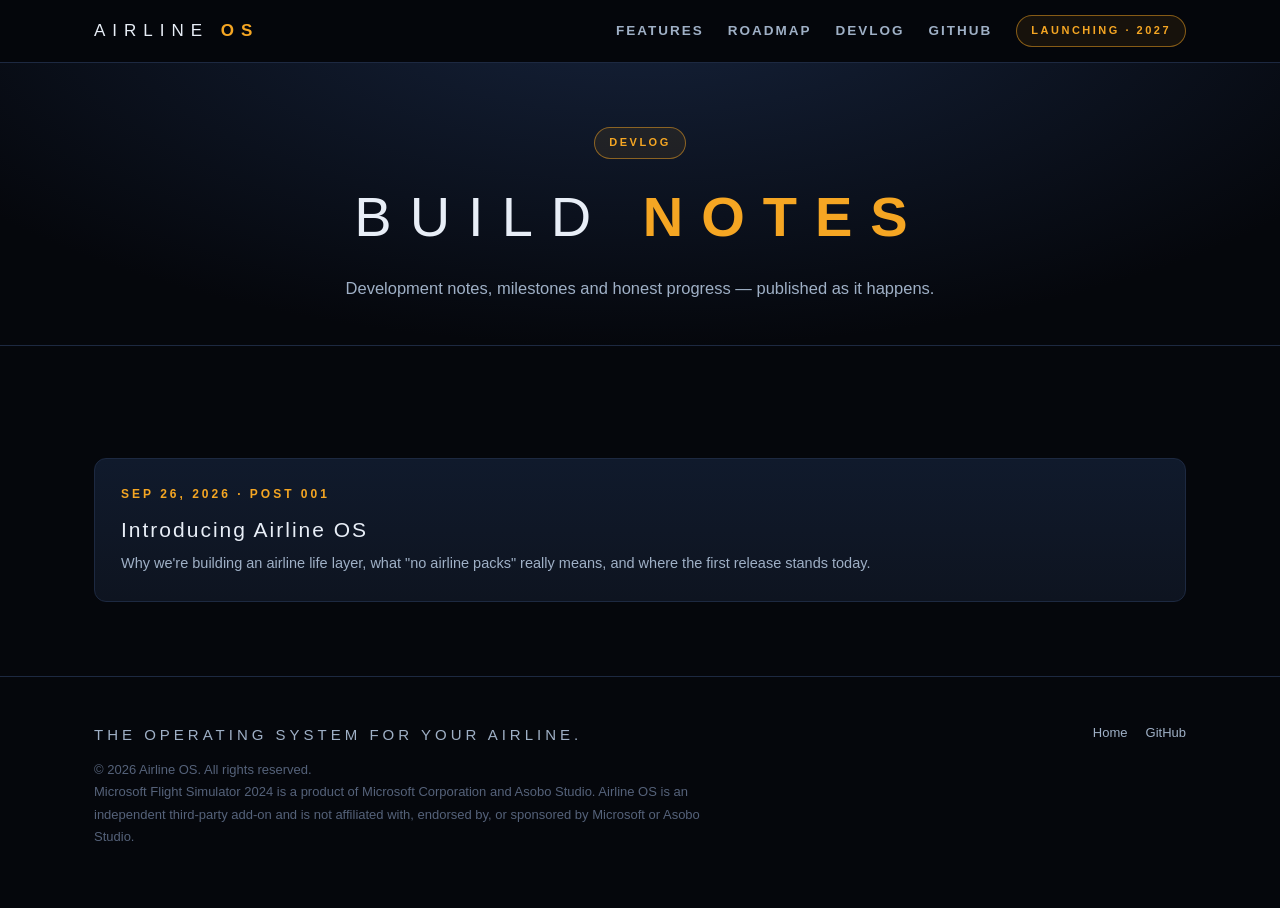
==== devlog/index.html @ 2d7f920b "Website" ====
<!DOCTYPE html>
<html lang="en">
<head>
<meta charset="UTF-8">
<meta name="viewport" content="width=device-width, initial-scale=1">
<title>Devlog — Airline OS</title>
<meta name="description" content="Development notes, milestones and honest progress on Airline OS — published as it happens.">
<link rel="icon" href="data:image/svg+xml,<svg xmlns='http://www.w3.org/2000/svg' viewBox='0 0 100 100'><text y='0.9em' font-size='90'>✈️</text></svg>">
<link rel="stylesheet" href="../style.css">
</head>
<body>

<nav>
  <div class="wrap nav-in">
    <a class="brand" href="../" style="text-decoration:none">AIRLINE<b>&nbsp;OS</b></a>
    <div class="nav-links">
      <a href="../#features" class="hide-sm">Features</a>
      <a href="../#roadmap">Roadmap</a>
      <a href="./">Devlog</a>
      <a href="https://github.com/JoelScripts/AirlineOs-Website" target="_blank" rel="noopener">GitHub</a>
      <span class="chip">LAUNCHING&nbsp;·&nbsp;2027</span>
    </div>
  </div>
</nav>

<header class="hero" style="padding:64px 0 44px;">
  <div class="wrap">
    <span class="chip">DEVLOG</span>
    <h1 style="font-size:clamp(32px,5vw,56px);">BUILD&nbsp;<b>NOTES</b></h1>
    <p class="lede">Development notes, milestones and honest progress — published as it happens.</p>
  </div>
</header>

<section>
  <div class="wrap">
    <div class="post-list">
      <a class="post" href="001-introducing-airline-os.html">
        <div class="date">SEP 26, 2026 · POST 001</div>
        <h3>Introducing Airline OS</h3>
        <p>Why we're building an airline life layer, what "no airline packs" really means, and where the first release stands today.</p>
      </a>
      <!-- Next post: duplicate this block, update date/title/excerpt/href -->
    </div>
  </div>
</section>

<footer>
  <div class="wrap foot-in">
    <div>
      <div class="tag">THE OPERATING SYSTEM FOR YOUR AIRLINE.</div>
      <div class="legal">
        © 2026 Airline OS. All rights reserved.<br>
        Microsoft Flight Simulator 2024 is a product of Microsoft Corporation and Asobo Studio.
        Airline OS is an independent third-party add-on and is not affiliated with, endorsed by,
        or sponsored by Microsoft or Asobo Studio.
      </div>
    </div>
    <div class="links">
      <a href="../">Home</a>
      <a href="https://github.com/JoelScripts/AirlineOs-Website" target="_blank" rel="noopener">GitHub</a>
    </div>
  </div>
</footer>

</body>
</html>
---- style.css ----
/* ============ Airline OS — public site ============ */
:root {
  --bg: #05070c;
  --panel: #0e1420;
  --panel-2: #101a2c;
  --line: #1d2941;
  --ink: #e8eef7;
  --muted: #9fb0c6;
  --dim: #55627a;
  --amber: #f5a623;
  --green: #34d399;
}
* { margin: 0; padding: 0; box-sizing: border-box; }
html { scroll-behavior: smooth; }
body {
  background: var(--bg);
  color: var(--ink);
  font-family: "Segoe UI", -apple-system, Arial, sans-serif;
  line-height: 1.6;
}
a { color: var(--amber); text-decoration: none; }
a:hover { text-decoration: underline; }
img, video { max-width: 100%; display: block; }
.wrap { max-width: 1140px; margin: 0 auto; padding: 0 24px; }

/* ---------- nav ---------- */
nav {
  position: sticky; top: 0; z-index: 50;
  background: rgba(5, 7, 12, 0.88);
  backdrop-filter: blur(10px);
  border-bottom: 1px solid var(--line);
}
.nav-in { display: flex; align-items: center; gap: 28px; height: 62px; }
.brand { font-size: 17px; font-weight: 200; letter-spacing: 7px; color: var(--ink); }
.brand b { font-weight: 600; color: var(--amber); }
.nav-links { display: flex; gap: 24px; margin-left: auto; align-items: center; }
.nav-links a { color: var(--muted); font-size: 13.5px; letter-spacing: 2px; font-weight: 600; text-transform: uppercase; }
.nav-links a:hover { color: var(--ink); text-decoration: none; }
.chip {
  font-size: 11px; font-weight: 700; letter-spacing: 2.5px;
  color: var(--amber); border: 1px solid rgba(245,166,35,.5);
  background: rgba(245,166,35,.08); border-radius: 20px; padding: 6px 14px;
  white-space: nowrap;
}

/* ---------- hero ---------- */
.hero {
  position: relative; padding: 96px 0 72px; overflow: hidden;
  background: radial-gradient(1200px 520px at 50% -80px, #16233c 0%, var(--bg) 70%);
  border-bottom: 1px solid var(--line);
  text-align: center;
}
.hero .chip { display: inline-block; margin-bottom: 26px; }
.hero h1 {
  font-size: clamp(40px, 7vw, 76px); font-weight: 200;
  letter-spacing: 18px; line-height: 1.15;
}
.hero h1 b { font-weight: 600; color: var(--amber); }
.hero .tag { font-size: clamp(17px, 2.4vw, 23px); font-weight: 300; letter-spacing: 4px; color: var(--muted); margin-top: 18px; }
.hero p.lede { max-width: 720px; margin: 26px auto 0; color: var(--muted); font-size: 16.5px; }
.cta-row { display: flex; gap: 16px; justify-content: center; margin-top: 36px; flex-wrap: wrap; }
.btn {
  display: inline-block; padding: 14px 30px; border-radius: 6px;
  font-size: 13.5px; font-weight: 700; letter-spacing: 2.5px; text-transform: uppercase;
}
.btn:hover { text-decoration: none; filter: brightness(1.1); }
.btn-primary { background: var(--amber); color: #0b0d12; }
.btn-ghost { border: 1px solid var(--line); color: var(--ink); background: rgba(14,20,32,.6); }

/* ---------- sections ---------- */
section { padding: 74px 0; border-bottom: 1px solid var(--line); }
.kicker { font-size: 12.5px; font-weight: 700; letter-spacing: 5px; color: var(--amber); text-transform: uppercase; }
h2 { font-size: clamp(26px, 4vw, 38px); font-weight: 250; letter-spacing: 6px; margin: 12px 0 8px; }
.sub { color: var(--muted); max-width: 760px; }

.grid3 { display: grid; grid-template-columns: repeat(3, 1fr); gap: 22px; margin-top: 40px; }
.card {
  background: linear-gradient(180deg, var(--panel-2), var(--panel));
  border: 1px solid var(--line); border-radius: 12px; padding: 28px 24px;
}
.card .no { font-size: 12px; font-weight: 700; letter-spacing: 4px; color: var(--amber); }
.card h3 { font-size: 24px; font-weight: 300; letter-spacing: 4px; margin: 10px 0 12px; }
.card p { color: var(--muted); font-size: 15px; }
.card .status { display: inline-block; margin-top: 18px; font-size: 10.5px; font-weight: 700;
  letter-spacing: 2.5px; color: var(--green); border: 1px solid rgba(52,211,153,.45);
  background: rgba(52,211,153,.07); border-radius: 4px; padding: 4px 10px; }
.card .status.next { color: var(--muted); border-color: var(--line); background: rgba(125,139,160,.06); }

/* ---------- chain ---------- */
.chain { display: flex; flex-wrap: wrap; gap: 10px; align-items: center; margin-top: 34px; }
.chain .step {
  background: var(--panel); border: 1px solid var(--line); border-radius: 8px;
  padding: 12px 18px; font-size: 13.5px; letter-spacing: 1.5px; color: var(--ink);
}
.chain .step b { color: var(--amber); font-weight: 700; }
.chain .arr { color: var(--dim); font-size: 16px; }
.bullets { margin-top: 30px; display: grid; gap: 14px; }
.bullets li { list-style: none; color: var(--muted); padding-left: 28px; position: relative; font-size: 15.5px; }
.bullets li::before { content: "✓"; position: absolute; left: 0; color: var(--green); font-weight: 700; }

/* ---------- media / roadmap ---------- */
.media { display: grid; grid-template-columns: 1fr 1fr; gap: 22px; margin-top: 40px; }
.media figure { border: 1px solid var(--line); border-radius: 12px; overflow: hidden; background: var(--panel); }
.media img { width: 100%; }
.media figcaption { padding: 12px 16px; font-size: 12.5px; letter-spacing: 2px; color: var(--dim); text-transform: uppercase; }
.video-box { margin-top: 40px; border: 1px solid var(--line); border-radius: 12px; overflow: hidden; background: #000; }
.video-box video { width: 100%; }

/* ---------- devlog ---------- */
.post-list { display: grid; gap: 18px; margin-top: 38px; }
.post {
  display: block; background: linear-gradient(180deg, var(--panel-2), var(--panel));
  border: 1px solid var(--line); border-radius: 12px; padding: 26px 26px;
}
.post:hover { border-color: rgba(245,166,35,.5); text-decoration: none; }
.post .date { font-size: 12px; font-weight: 700; letter-spacing: 3px; color: var(--amber); }
.post h3 { font-size: 21px; font-weight: 350; letter-spacing: 2px; color: var(--ink); margin: 8px 0 6px; }
.post p { color: var(--muted); font-size: 14.5px; }

/* ---------- get-it ---------- */
.getit {
  background: radial-gradient(900px 380px at 50% 0%, #17233a 0%, var(--bg) 75%);
  text-align: center;
}
.getit .price { font-size: 15px; letter-spacing: 3px; color: var(--muted); margin-top: 14px; }

/* ---------- devlog post page ---------- */
article { max-width: 780px; margin: 0 auto; padding: 70px 24px 90px; }
article .date { font-size: 12.5px; font-weight: 700; letter-spacing: 3.5px; color: var(--amber); }
article h1 { font-size: clamp(30px, 5vw, 44px); font-weight: 250; letter-spacing: 4px; margin: 14px 0 6px; line-height: 1.25; }
article h2 { font-size: 22px; letter-spacing: 3px; margin: 44px 0 10px; font-weight: 400; color: var(--ink); }
article p { color: var(--muted); margin: 16px 0; font-size: 16.5px; }
article ul { margin: 16px 0 16px 22px; color: var(--muted); }
article li { margin: 8px 0; }
article .back { display: inline-block; margin-top: 44px; font-size: 13px; letter-spacing: 2.5px; text-transform: uppercase; font-weight: 700; }

/* ---------- footer ---------- */
footer { padding: 46px 0 60px; color: var(--dim); font-size: 13px; }
.foot-in { display: flex; justify-content: space-between; gap: 24px; flex-wrap: wrap; align-items: flex-start; }
footer .tag { font-size: 15px; font-weight: 300; letter-spacing: 4px; color: var(--muted); }
footer .legal { margin-top: 12px; max-width: 640px; line-height: 1.7; }
footer .links { display: flex; gap: 18px; }
footer .links a { color: var(--muted); }

@media (max-width: 900px) {
  .grid3, .media { grid-template-columns: 1fr; }
  .nav-links { gap: 14px; }
  .nav-links a.hide-sm { display: none; }
}
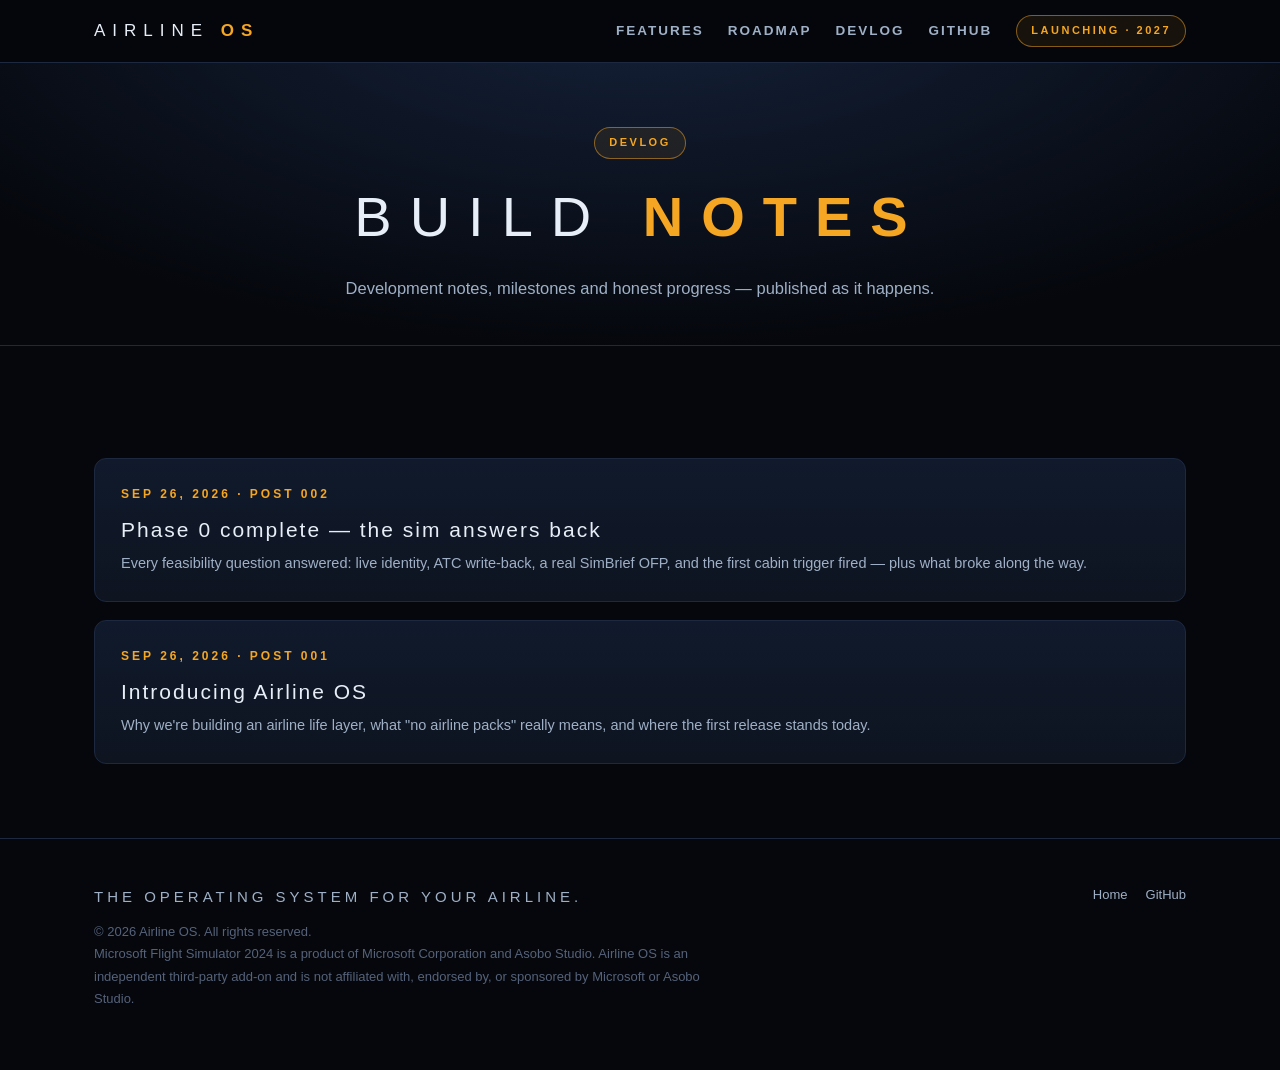
==== commit 631d6332: "Add devlog 002: Phase 0 complete" ====
--- a/devlog/index.html
+++ b/devlog/index.html
@@ -34,12 +34,17 @@
 <section>
   <div class="wrap">
     <div class="post-list">
+      <a class="post" href="002-phase-0-complete.html">
+        <div class="date">SEP 26, 2026 · POST 002</div>
+        <h3>Phase 0 complete — the sim answers back</h3>
+        <p>Every feasibility question answered: live identity, ATC write-back, a real SimBrief OFP, and the first cabin trigger fired — plus what broke along the way.</p>
+      </a>
       <a class="post" href="001-introducing-airline-os.html">
         <div class="date">SEP 26, 2026 · POST 001</div>
         <h3>Introducing Airline OS</h3>
         <p>Why we're building an airline life layer, what "no airline packs" really means, and where the first release stands today.</p>
       </a>
-      <!-- Next post: duplicate this block, update date/title/excerpt/href -->
+      <!-- Next post: duplicate the first block, update date/title/excerpt/href -->
     </div>
   </div>
 </section>
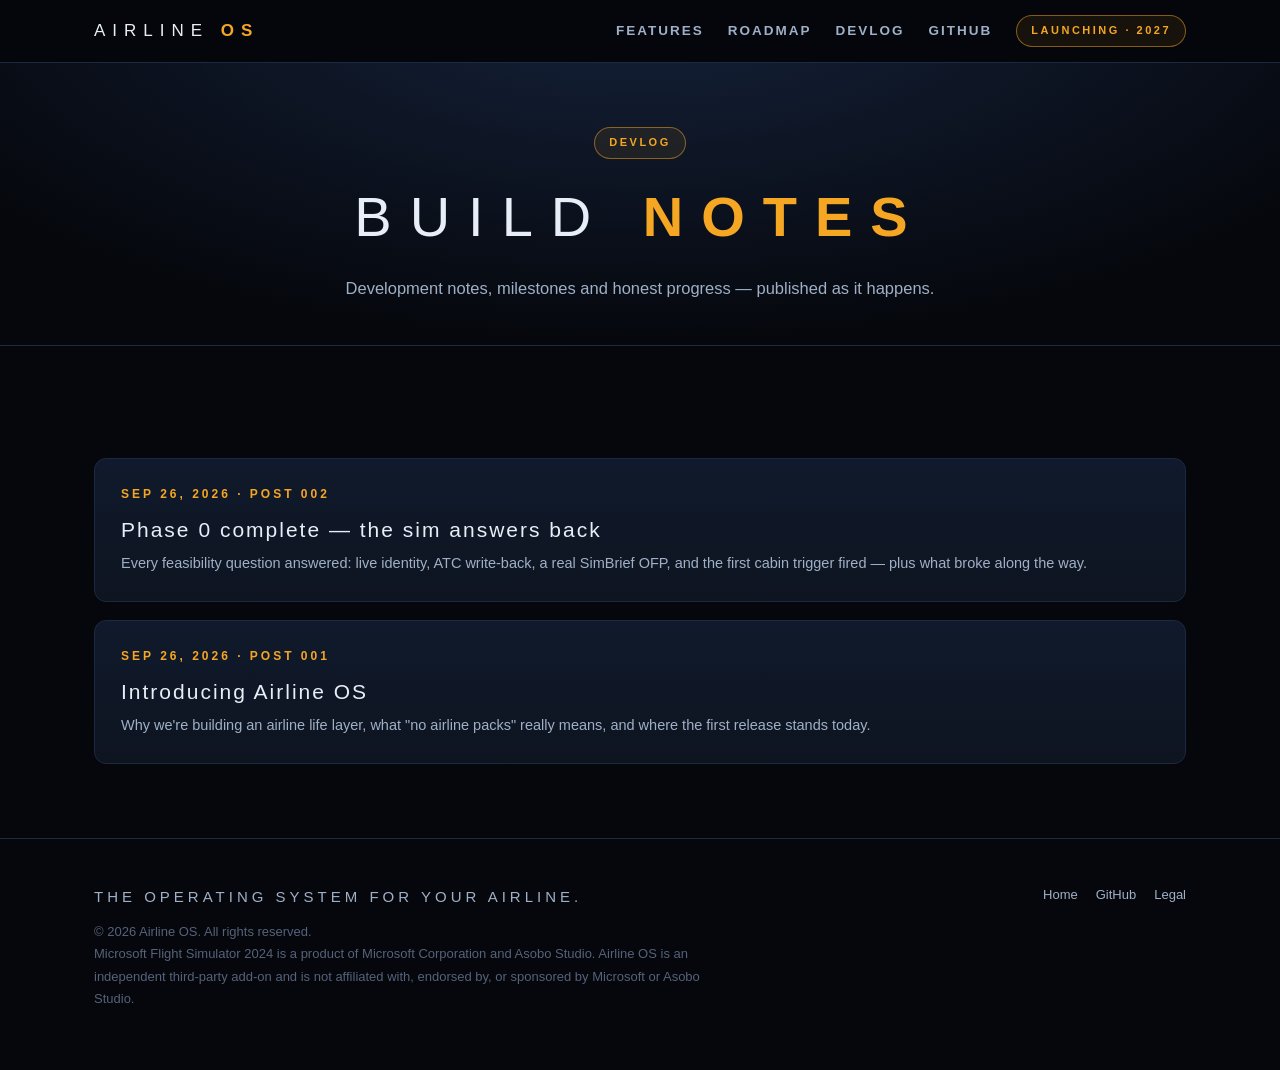
==== commit 8e275d31: "Add legal page and proprietary license - legal.html: copyright, trademarks, third-party marks, priva" ====
--- a/devlog/index.html
+++ b/devlog/index.html
@@ -63,6 +63,7 @@
     <div class="links">
       <a href="../">Home</a>
       <a href="https://github.com/JoelScripts/AirlineOs-Website" target="_blank" rel="noopener">GitHub</a>
+      <a href="../legal.html">Legal</a>
     </div>
   </div>
 </footer>
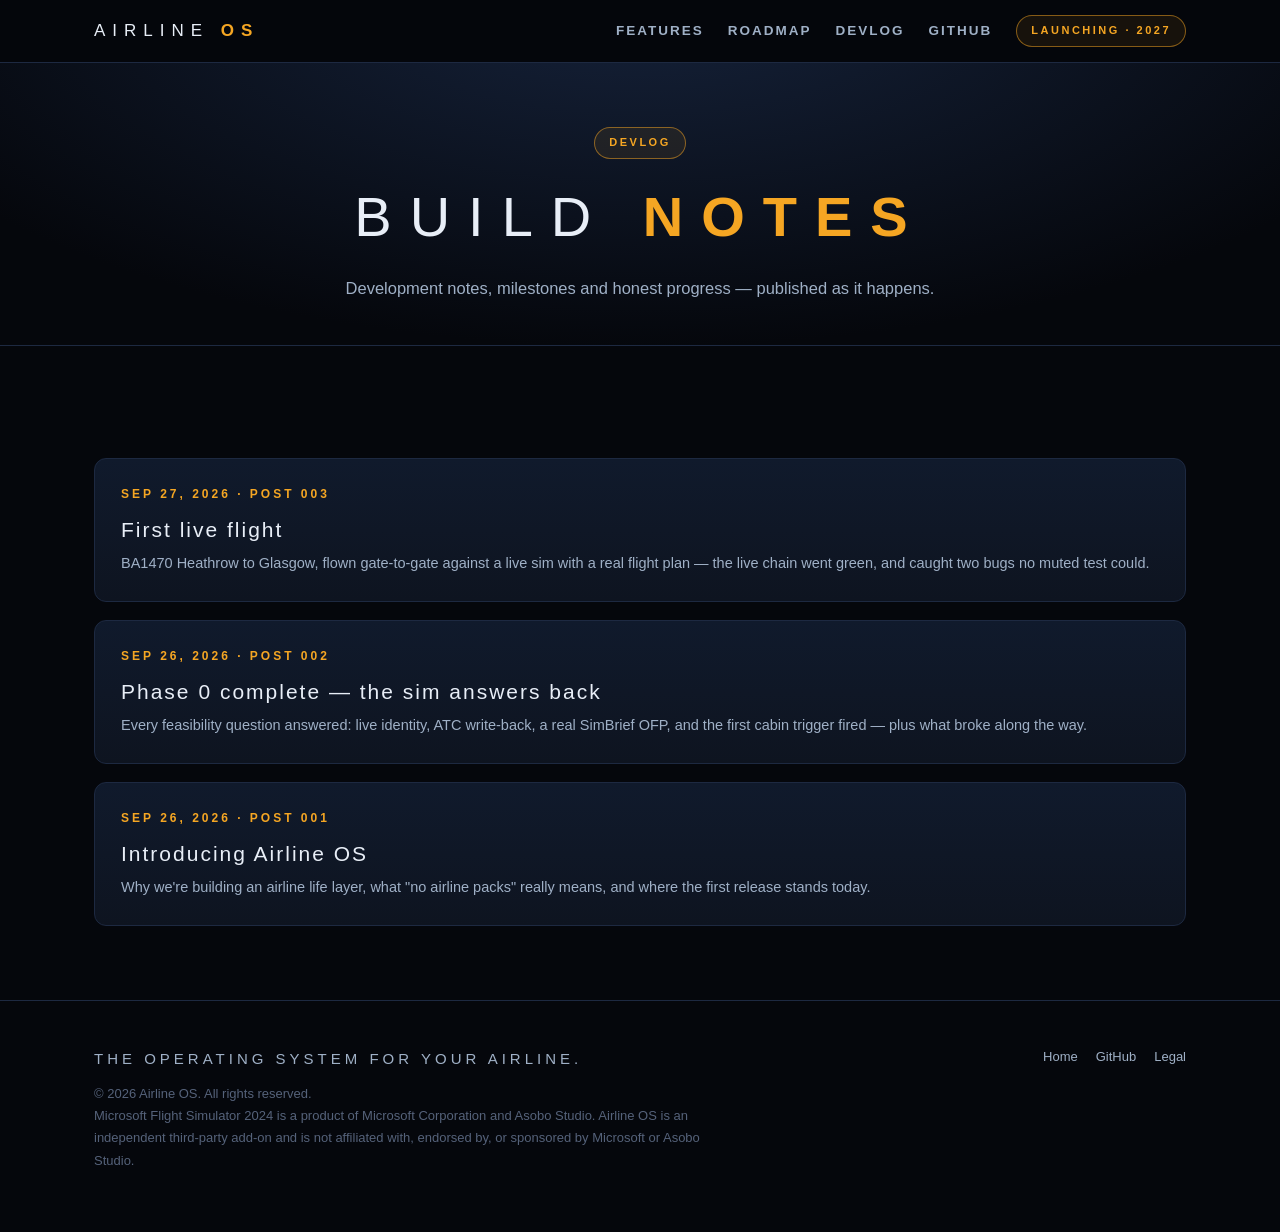
==== commit 6c6299c2: "Dev Log 3" ====
--- a/devlog/index.html
+++ b/devlog/index.html
@@ -34,6 +34,11 @@
 <section>
   <div class="wrap">
     <div class="post-list">
+      <a class="post" href="003-first-live-flight.html">
+        <div class="date">SEP 27, 2026 · POST 003</div>
+        <h3>First live flight</h3>
+        <p>BA1470 Heathrow to Glasgow, flown gate-to-gate against a live sim with a real flight plan — the live chain went green, and caught two bugs no muted test could.</p>
+      </a>
       <a class="post" href="002-phase-0-complete.html">
         <div class="date">SEP 26, 2026 · POST 002</div>
         <h3>Phase 0 complete — the sim answers back</h3>
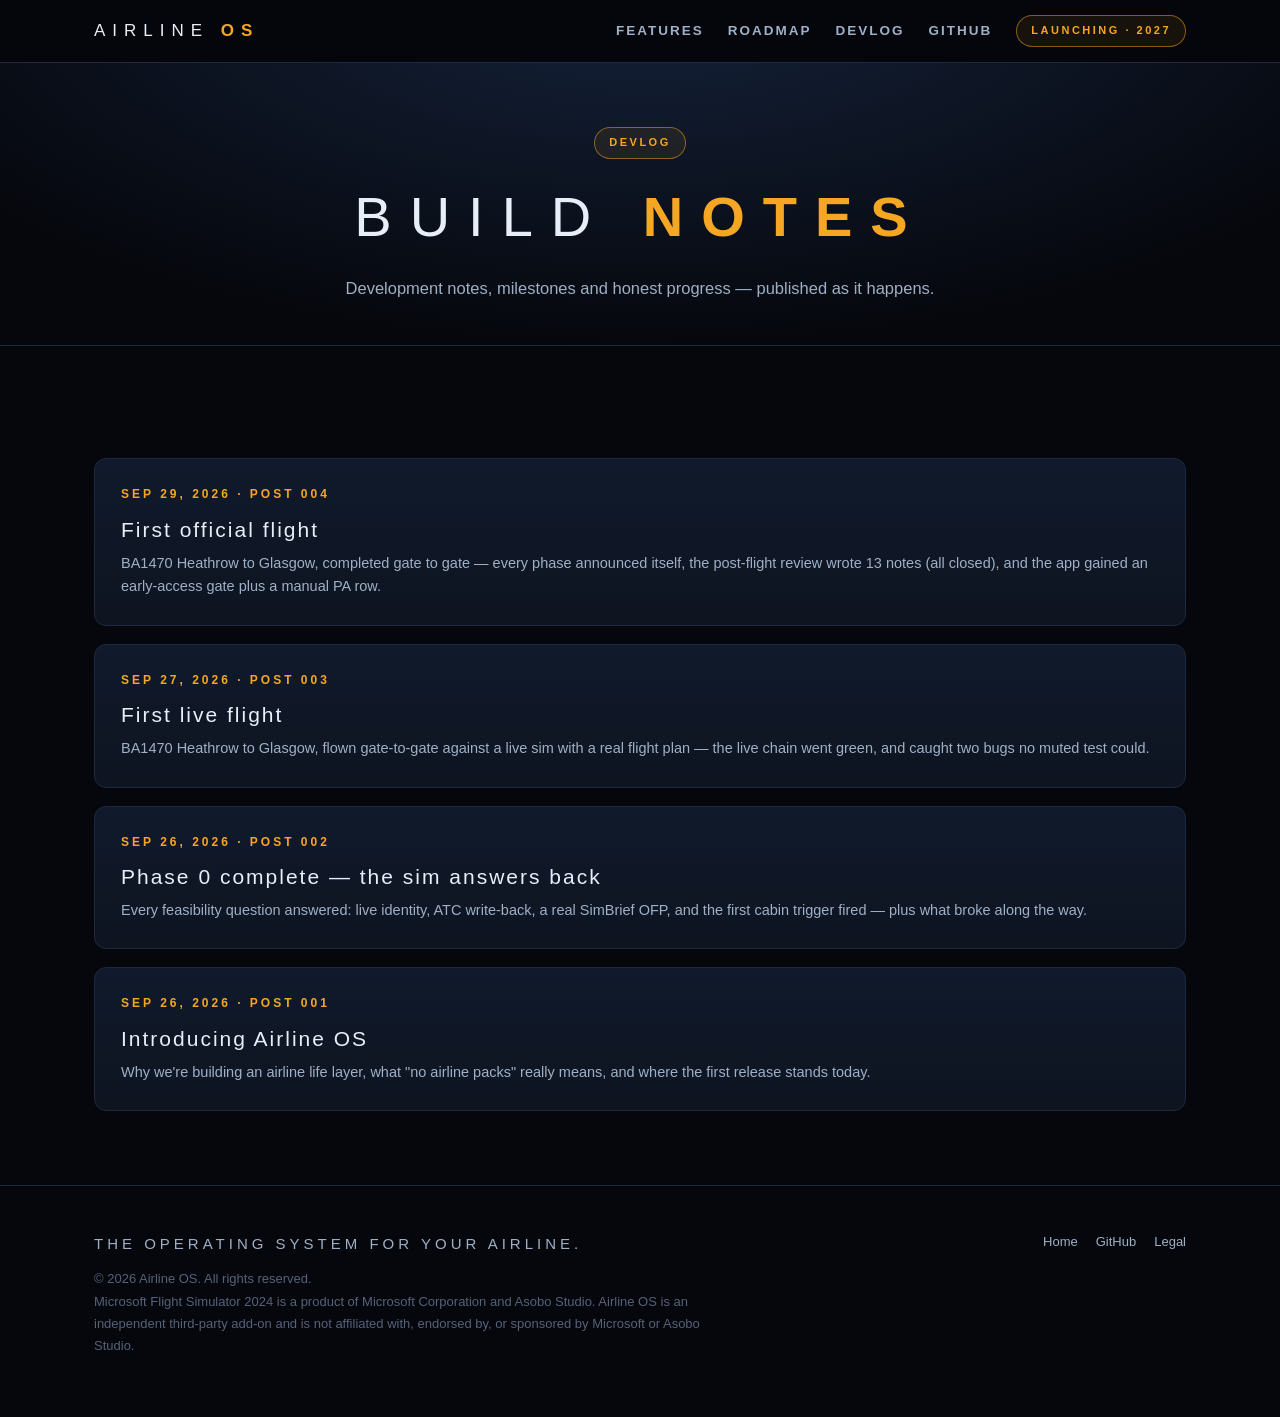
==== commit 81fffd2e: "Dev Log 4: First official flight - devlog/004: flight-#2 story (what went green, post-flight review," ====
--- a/devlog/index.html
+++ b/devlog/index.html
@@ -34,6 +34,11 @@
 <section>
   <div class="wrap">
     <div class="post-list">
+      <a class="post" href="004-first-official-flight.html">
+        <div class="date">SEP 29, 2026 · POST 004</div>
+        <h3>First official flight</h3>
+        <p>BA1470 Heathrow to Glasgow, completed gate to gate — every phase announced itself, the post-flight review wrote 13 notes (all closed), and the app gained an early-access gate plus a manual PA row.</p>
+      </a>
       <a class="post" href="003-first-live-flight.html">
         <div class="date">SEP 27, 2026 · POST 003</div>
         <h3>First live flight</h3>
--- a/style.css
+++ b/style.css
@@ -133,6 +133,9 @@
 article ul { margin: 16px 0 16px 22px; color: var(--muted); }
 article li { margin: 8px 0; }
 article .back { display: inline-block; margin-top: 44px; font-size: 13px; letter-spacing: 2.5px; text-transform: uppercase; font-weight: 700; }
+article figure { border: 1px solid var(--line); border-radius: 12px; overflow: hidden; background: var(--panel); margin: 30px 0; }
+article figure img { width: 100%; }
+article figcaption { padding: 12px 16px; font-size: 12.5px; letter-spacing: 2px; color: var(--dim); text-transform: uppercase; }
 
 /* ---------- footer ---------- */
 footer { padding: 46px 0 60px; color: var(--dim); font-size: 13px; }
